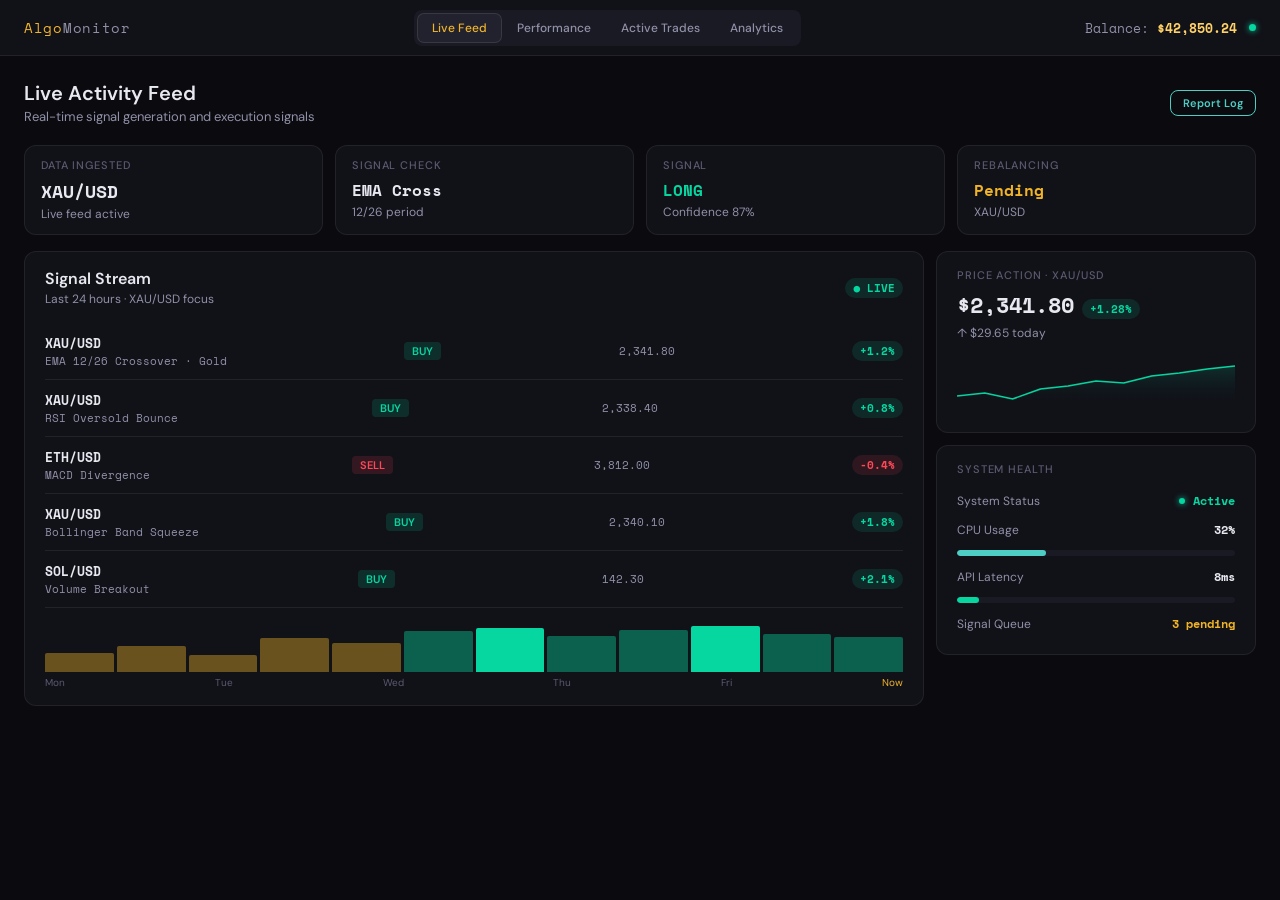
==== Downloads/index.html @ 2c8e344e "new commit" ====
<!DOCTYPE html>
<html lang="en">
<head>
<meta charset="UTF-8">
<meta name="viewport" content="width=device-width, initial-scale=1.0">
<title>AlgoMonitor</title>
<link rel="preconnect" href="https://fonts.googleapis.com">
<link href="https://fonts.googleapis.com/css2?family=Space+Mono:ital,wght@0,400;0,700;1,400&family=DM+Sans:wght@300;400;500;600&display=swap" rel="stylesheet">
<style>
  :root {
    --bg: #0a0a0f;
    --bg2: #111118;
    --bg3: #1a1a24;
    --bg4: #22222f;
    --border: rgba(255,255,255,0.07);
    --border2: rgba(255,255,255,0.13);
    --text: #e8e8f0;
    --text2: #9090a8;
    --text3: #5a5a70;
    --gold: #f0b429;
    --gold2: #ffd166;
    --green: #06d6a0;
    --red: #ff4757;
    --blue: #4ecdc4;
    --purple: #a78bfa;
    --mono: 'Space Mono', monospace;
    --sans: 'DM Sans', sans-serif;
  }
  * { margin: 0; padding: 0; box-sizing: border-box; }
  body {
    background: var(--bg);
    color: var(--text);
    font-family: var(--sans);
    min-height: 100vh;
    overflow-x: hidden;
  }

  /* NAV */
  nav {
    display: flex;
    align-items: center;
    justify-content: space-between;
    padding: 0 1.5rem;
    height: 56px;
    background: var(--bg2);
    border-bottom: 1px solid var(--border);
    position: sticky;
    top: 0;
    z-index: 100;
  }
  .nav-logo {
    font-family: var(--mono);
    font-size: 14px;
    color: var(--gold);
    letter-spacing: 0.05em;
  }
  .nav-logo span { color: var(--text2); }
  .nav-tabs {
    display: flex;
    gap: 2px;
    background: var(--bg3);
    border-radius: 8px;
    padding: 4px;
  }
  .nav-tab {
    padding: 6px 14px;
    border-radius: 6px;
    font-size: 12px;
    font-weight: 500;
    cursor: pointer;
    color: var(--text2);
    border: none;
    background: transparent;
    transition: all 0.2s;
    white-space: nowrap;
    font-family: var(--sans);
  }
  .nav-tab.active {
    background: var(--bg4);
    color: var(--gold);
    box-shadow: 0 0 0 1px var(--border2);
  }
  .nav-tab:hover:not(.active) { color: var(--text); }
  .nav-right {
    display: flex;
    align-items: center;
    gap: 12px;
  }
  .nav-balance {
    font-family: var(--mono);
    font-size: 13px;
    color: var(--text2);
  }
  .nav-balance strong { color: var(--gold2); font-weight: 700; }
  .status-dot {
    width: 7px; height: 7px;
    border-radius: 50%;
    background: var(--green);
    box-shadow: 0 0 6px var(--green);
    animation: pulse 2s infinite;
  }
  @keyframes pulse {
    0%, 100% { opacity: 1; }
    50% { opacity: 0.4; }
  }

  /* SCREENS */
  .screen { display: none; padding: 1.5rem; }
  .screen.active { display: block; }

  /* GRID UTILS */
  .grid-2 { display: grid; grid-template-columns: repeat(2, 1fr); gap: 12px; }
  .grid-3 { display: grid; grid-template-columns: repeat(3, 1fr); gap: 12px; }
  .grid-4 { display: grid; grid-template-columns: repeat(4, 1fr); gap: 12px; }

  /* CARD */
  .card {
    background: var(--bg2);
    border: 1px solid var(--border);
    border-radius: 12px;
    padding: 1rem 1.25rem;
  }
  .card-sm { padding: 0.75rem 1rem; }
  .card-title {
    font-size: 11px;
    font-weight: 500;
    color: var(--text3);
    text-transform: uppercase;
    letter-spacing: 0.08em;
    margin-bottom: 6px;
  }
  .card-value {
    font-family: var(--mono);
    font-size: 22px;
    font-weight: 700;
    color: var(--text);
  }
  .card-sub {
    font-size: 12px;
    color: var(--text2);
    margin-top: 2px;
  }

  /* BADGES */
  .badge {
    display: inline-flex;
    align-items: center;
    gap: 4px;
    font-size: 11px;
    font-weight: 600;
    padding: 2px 8px;
    border-radius: 20px;
    font-family: var(--mono);
  }
  .badge-green { background: rgba(6,214,160,0.12); color: var(--green); }
  .badge-red { background: rgba(255,71,87,0.12); color: var(--red); }
  .badge-gold { background: rgba(240,180,41,0.12); color: var(--gold); }
  .badge-blue { background: rgba(78,205,196,0.12); color: var(--blue); }

  /* SECTION HEADER */
  .section-header {
    display: flex;
    align-items: center;
    justify-content: space-between;
    margin-bottom: 1rem;
  }
  .section-title {
    font-size: 16px;
    font-weight: 600;
    color: var(--text);
  }
  .section-sub {
    font-size: 12px;
    color: var(--text2);
    margin-top: 2px;
  }

  /* SIGNAL ROWS */
  .signal-row {
    display: flex;
    align-items: center;
    justify-content: space-between;
    padding: 10px 0;
    border-bottom: 1px solid var(--border);
  }
  .signal-row:last-child { border-bottom: none; }
  .signal-pair {
    font-family: var(--mono);
    font-size: 13px;
    font-weight: 700;
    color: var(--text);
    min-width: 80px;
  }
  .signal-action {
    font-size: 11px;
    font-weight: 600;
    padding: 2px 8px;
    border-radius: 4px;
  }
  .signal-buy { background: rgba(6,214,160,0.15); color: var(--green); }
  .signal-sell { background: rgba(255,71,87,0.15); color: var(--red); }
  .signal-meta {
    font-size: 11px;
    color: var(--text2);
    font-family: var(--mono);
  }

  /* CHART BARS */
  .mini-chart {
    display: flex;
    align-items: flex-end;
    gap: 3px;
    height: 48px;
    margin-top: 12px;
  }
  .bar {
    flex: 1;
    border-radius: 2px 2px 0 0;
    background: var(--gold);
    opacity: 0.4;
    transition: opacity 0.2s;
    min-height: 4px;
  }
  .bar.active { opacity: 1; }
  .bar.green { background: var(--green); }

  /* STAT ROW */
  .stat-row {
    display: flex;
    justify-content: space-between;
    align-items: center;
    padding: 8px 0;
    border-bottom: 1px solid var(--border);
    font-size: 13px;
  }
  .stat-row:last-child { border-bottom: none; }
  .stat-label { color: var(--text2); }
  .stat-val { font-family: var(--mono); font-weight: 700; }

  /* PROGRESS BAR */
  .progress-wrap { background: var(--bg3); border-radius: 4px; height: 6px; overflow: hidden; margin-top: 6px; }
  .progress-bar { height: 100%; border-radius: 4px; background: var(--gold); }

  /* TRADE CARDS */
  .trade-card {
    background: var(--bg2);
    border: 1px solid var(--border);
    border-radius: 12px;
    padding: 1rem 1.25rem;
    margin-bottom: 12px;
  }
  .trade-header {
    display: flex;
    align-items: center;
    justify-content: space-between;
    margin-bottom: 12px;
  }
  .trade-pair {
    font-family: var(--mono);
    font-size: 16px;
    font-weight: 700;
  }
  .trade-pnl {
    font-family: var(--mono);
    font-size: 18px;
    font-weight: 700;
    text-align: right;
  }
  .trade-grid {
    display: grid;
    grid-template-columns: repeat(3, 1fr);
    gap: 8px;
    margin-bottom: 12px;
  }
  .trade-stat { font-size: 11px; }
  .trade-stat-label { color: var(--text3); margin-bottom: 2px; text-transform: uppercase; letter-spacing: 0.05em; }
  .trade-stat-val { font-family: var(--mono); font-size: 13px; font-weight: 700; }
  .trade-actions { display: flex; gap: 8px; }
  .btn {
    flex: 1;
    padding: 8px;
    border-radius: 8px;
    border: none;
    font-size: 12px;
    font-weight: 600;
    cursor: pointer;
    font-family: var(--sans);
    transition: all 0.15s;
  }
  .btn-primary { background: var(--gold); color: #0a0a0f; }
  .btn-primary:hover { background: var(--gold2); }
  .btn-danger { background: rgba(255,71,87,0.15); color: var(--red); border: 1px solid rgba(255,71,87,0.3); }
  .btn-danger:hover { background: rgba(255,71,87,0.25); }

  /* LOG TABLE */
  .log-table { width: 100%; border-collapse: collapse; font-size: 12px; }
  .log-table th {
    color: var(--text3);
    font-weight: 500;
    text-align: left;
    padding: 6px 8px;
    border-bottom: 1px solid var(--border);
    font-size: 11px;
    text-transform: uppercase;
    letter-spacing: 0.05em;
  }
  .log-table td { padding: 8px 8px; border-bottom: 1px solid var(--border); color: var(--text2); font-family: var(--mono); }
  .log-table tr:last-child td { border-bottom: none; }

  /* SIGNAL DETAIL */
  .signal-detail-header {
    background: linear-gradient(135deg, rgba(240,180,41,0.08) 0%, transparent 60%);
    border: 1px solid rgba(240,180,41,0.2);
    border-radius: 16px;
    padding: 1.5rem;
    margin-bottom: 1rem;
  }
  .signal-type { font-size: 11px; color: var(--gold); text-transform: uppercase; letter-spacing: 0.12em; font-weight: 600; margin-bottom: 6px; }
  .signal-title { font-size: 20px; font-weight: 700; margin-bottom: 4px; }
  .signal-desc { font-size: 13px; color: var(--text2); line-height: 1.5; }

  .indicator-card {
    background: var(--bg2);
    border: 1px solid var(--border);
    border-radius: 10px;
    padding: 1rem;
  }
  .ind-label { font-size: 11px; color: var(--text3); text-transform: uppercase; letter-spacing: 0.08em; margin-bottom: 8px; }
  .ind-value { font-family: var(--mono); font-size: 24px; font-weight: 700; }
  .ind-signal { font-size: 12px; margin-top: 4px; }

  /* GAUGE */
  .gauge-wrap { position: relative; width: 80px; height: 40px; overflow: hidden; }
  .gauge-bg { fill: none; stroke: var(--bg3); stroke-width: 6; }
  .gauge-fill { fill: none; stroke-width: 6; stroke-linecap: round; }
  .gauge-label { font-family: var(--mono); font-size: 13px; font-weight: 700; text-align: center; margin-top: 4px; }

  /* ACCURACY TABLE */
  .acc-table { width: 100%; border-collapse: collapse; font-size: 13px; }
  .acc-table th { color: var(--text3); font-weight: 500; text-align: left; padding: 8px; border-bottom: 1px solid var(--border); font-size: 11px; text-transform: uppercase; letter-spacing: 0.05em; }
  .acc-table td { padding: 10px 8px; border-bottom: 1px solid var(--border); }
  .acc-table tr:last-child td { border-bottom: none; }
  .asset-icon { display: inline-flex; align-items: center; justify-content: center; width: 28px; height: 28px; border-radius: 6px; font-size: 10px; font-weight: 700; font-family: var(--mono); margin-right: 8px; }
  .icon-gold { background: rgba(240,180,41,0.15); color: var(--gold); }
  .icon-eth { background: rgba(164,135,250,0.15); color: var(--purple); }
  .icon-sol { background: rgba(78,205,196,0.15); color: var(--blue); }

  /* ALGO LOG */
  .algo-entry {
    display: flex;
    gap: 12px;
    padding: 12px 0;
    border-bottom: 1px solid var(--border);
  }
  .algo-entry:last-child { border-bottom: none; }
  .algo-time { font-family: var(--mono); font-size: 11px; color: var(--text3); white-space: nowrap; padding-top: 2px; min-width: 70px; }
  .algo-content { flex: 1; }
  .algo-action { font-size: 12px; font-weight: 600; margin-bottom: 2px; }
  .algo-detail { font-size: 11px; color: var(--text2); line-height: 1.4; }

  /* OPTIMIZE BANNER */
  .optimize-banner {
    background: linear-gradient(135deg, rgba(78,205,196,0.08), rgba(167,139,250,0.08));
    border: 1px solid rgba(78,205,196,0.2);
    border-radius: 12px;
    padding: 1rem 1.25rem;
    margin-bottom: 1rem;
  }
  .opt-title { font-size: 14px; font-weight: 600; color: var(--blue); margin-bottom: 4px; }
  .opt-desc { font-size: 12px; color: var(--text2); line-height: 1.5; margin-bottom: 10px; }
  .btn-outline {
    display: inline-block;
    padding: 7px 16px;
    border: 1px solid var(--blue);
    color: var(--blue);
    border-radius: 8px;
    font-size: 12px;
    font-weight: 600;
    cursor: pointer;
    background: transparent;
    font-family: var(--sans);
    transition: all 0.15s;
  }
  .btn-outline:hover { background: rgba(78,205,196,0.1); }

  /* SPARKLINE */
  .sparkline { width: 100%; height: 60px; }

  /* BOTTOM NAV (mobile) */
  .bottom-nav {
    display: none;
    position: fixed;
    bottom: 0; left: 0; right: 0;
    background: var(--bg2);
    border-top: 1px solid var(--border);
    padding: 8px 0 env(safe-area-inset-bottom, 8px);
    z-index: 100;
  }
  .bottom-nav-inner { display: flex; }
  .bnav-tab {
    flex: 1;
    display: flex;
    flex-direction: column;
    align-items: center;
    gap: 3px;
    padding: 6px 0;
    font-size: 10px;
    color: var(--text3);
    cursor: pointer;
    border: none;
    background: transparent;
    font-family: var(--sans);
    transition: color 0.2s;
  }
  .bnav-tab.active { color: var(--gold); }
  .bnav-tab svg { width: 20px; height: 20px; stroke: currentColor; fill: none; stroke-width: 1.5; stroke-linecap: round; stroke-linejoin: round; }

  /* HEADER AREA */
  .page-header { margin-bottom: 1.25rem; }
  .page-title { font-size: 20px; font-weight: 600; }
  .page-sub { font-size: 13px; color: var(--text2); margin-top: 2px; }

  /* DIVIDER */
  .divider { height: 1px; background: var(--border); margin: 1rem 0; }

  /* SYSTEM HEALTH */
  .health-item { display: flex; align-items: center; justify-content: space-between; padding: 6px 0; }
  .health-label { font-size: 12px; color: var(--text2); }
  .health-right { display: flex; align-items: center; gap: 8px; }
  .health-val { font-family: var(--mono); font-size: 12px; font-weight: 700; }

  /* EXEC SNAPSHOT */
  .exec-row { display: flex; justify-content: space-between; align-items: center; font-size: 12px; padding: 6px 0; border-bottom: 1px solid var(--border); }
  .exec-row:last-child { border-bottom: none; }

  /* PERF CHART */
  .perf-chart-wrap { margin: 1rem 0; position: relative; }

  @media (max-width: 900px) {
    .grid-4 { grid-template-columns: repeat(2, 1fr); }
    .grid-3 { grid-template-columns: repeat(2, 1fr); }
  }
  @media (max-width: 640px) {
    nav { padding: 0 1rem; }
    .nav-tabs { display: none; }
    .nav-right { gap: 8px; }
    .nav-balance { font-size: 11px; }
    .screen { padding: 1rem; padding-bottom: 80px; }
    .grid-2 { grid-template-columns: 1fr; }
    .grid-3 { grid-template-columns: 1fr; }
    .grid-4 { grid-template-columns: repeat(2, 1fr); }
    .bottom-nav { display: block; }
    .trade-grid { grid-template-columns: repeat(3, 1fr); }
  }
</style>
</head>
<body>

<nav>
  <div class="nav-logo">Algo<span>Monitor</span></div>
  <div class="nav-tabs">
    <button class="nav-tab active" onclick="showScreen('feed',this)">Live Feed</button>
    <button class="nav-tab" onclick="showScreen('perf',this)">Performance</button>
    <button class="nav-tab" onclick="showScreen('trades',this)">Active Trades</button>
    <button class="nav-tab" onclick="showScreen('analytics',this)">Analytics</button>
  </div>
  <div class="nav-right">
    <div class="nav-balance">Balance: <strong>$42,850.24</strong></div>
    <div class="status-dot"></div>
  </div>
</nav>

<!-- SCREEN 1: LIVE ACTIVITY FEED -->
<div class="screen active" id="screen-feed">
  <div class="page-header">
    <div style="display:flex;align-items:center;justify-content:space-between">
      <div>
        <div class="page-title">Live Activity Feed</div>
        <div class="page-sub">Real-time signal generation and execution signals</div>
      </div>
      <button class="btn-outline" style="font-size:11px;padding:5px 12px;">Report Log</button>
    </div>
  </div>

  <div class="grid-4" style="margin-bottom:1rem;">
    <div class="card card-sm">
      <div class="card-title">Data Ingested</div>
      <div class="card-value" style="font-size:18px;">XAU/USD</div>
      <div class="card-sub">Live feed active</div>
    </div>
    <div class="card card-sm">
      <div class="card-title">Signal Check</div>
      <div class="card-value" style="font-size:16px;">EMA Cross</div>
      <div class="card-sub">12/26 period</div>
    </div>
    <div class="card card-sm">
      <div class="card-title">Signal</div>
      <div class="card-value" style="font-size:16px;color:var(--green)">LONG</div>
      <div class="card-sub">Confidence 87%</div>
    </div>
    <div class="card card-sm">
      <div class="card-title">Rebalancing</div>
      <div class="card-value" style="font-size:16px;color:var(--gold)">Pending</div>
      <div class="card-sub">XAU/USD</div>
    </div>
  </div>

  <div style="display:grid;grid-template-columns:1fr 320px;gap:12px;">
    <div class="card">
      <div class="section-header">
        <div>
          <div class="section-title">Signal Stream</div>
          <div class="section-sub">Last 24 hours · XAU/USD focus</div>
        </div>
        <span class="badge badge-green">● LIVE</span>
      </div>
      <div class="signal-row">
        <div>
          <div class="signal-pair">XAU/USD</div>
          <div class="signal-meta">EMA 12/26 Crossover · Gold</div>
        </div>
        <span class="signal-action signal-buy">BUY</span>
        <div class="signal-meta">2,341.80</div>
        <span class="badge badge-green">+1.2%</span>
      </div>
      <div class="signal-row">
        <div>
          <div class="signal-pair">XAU/USD</div>
          <div class="signal-meta">RSI Oversold Bounce</div>
        </div>
        <span class="signal-action signal-buy">BUY</span>
        <div class="signal-meta">2,338.40</div>
        <span class="badge badge-green">+0.8%</span>
      </div>
      <div class="signal-row">
        <div>
          <div class="signal-pair">ETH/USD</div>
          <div class="signal-meta">MACD Divergence</div>
        </div>
        <span class="signal-action signal-sell">SELL</span>
        <div class="signal-meta">3,812.00</div>
        <span class="badge badge-red">-0.4%</span>
      </div>
      <div class="signal-row">
        <div>
          <div class="signal-pair">XAU/USD</div>
          <div class="signal-meta">Bollinger Band Squeeze</div>
        </div>
        <span class="signal-action signal-buy">BUY</span>
        <div class="signal-meta">2,340.10</div>
        <span class="badge badge-green">+1.8%</span>
      </div>
      <div class="signal-row">
        <div>
          <div class="signal-pair">SOL/USD</div>
          <div class="signal-meta">Volume Breakout</div>
        </div>
        <span class="signal-action signal-buy">BUY</span>
        <div class="signal-meta">142.30</div>
        <span class="badge badge-green">+2.1%</span>
      </div>

      <div class="mini-chart" style="margin-top:16px;">
        <div class="bar" style="height:40%"></div>
        <div class="bar" style="height:55%"></div>
        <div class="bar" style="height:35%"></div>
        <div class="bar" style="height:70%"></div>
        <div class="bar" style="height:60%"></div>
        <div class="bar green" style="height:85%"></div>
        <div class="bar green active" style="height:92%"></div>
        <div class="bar green" style="height:75%"></div>
        <div class="bar green" style="height:88%"></div>
        <div class="bar green active" style="height:95%"></div>
        <div class="bar green" style="height:80%"></div>
        <div class="bar green" style="height:72%"></div>
      </div>
      <div style="display:flex;justify-content:space-between;margin-top:4px;">
        <span style="font-size:10px;color:var(--text3)">Mon</span>
        <span style="font-size:10px;color:var(--text3)">Tue</span>
        <span style="font-size:10px;color:var(--text3)">Wed</span>
        <span style="font-size:10px;color:var(--text3)">Thu</span>
        <span style="font-size:10px;color:var(--text3)">Fri</span>
        <span style="font-size:10px;color:var(--gold)">Now</span>
      </div>
    </div>

    <div style="display:flex;flex-direction:column;gap:12px;">
      <div class="card">
        <div class="card-title">Price Action · XAU/USD</div>
        <div style="display:flex;align-items:baseline;gap:8px;margin-bottom:4px;">
          <div class="card-value">$2,341.80</div>
          <span class="badge badge-green">+1.28%</span>
        </div>
        <div class="card-sub">↑ $29.65 today</div>
        <svg class="sparkline" viewBox="0 0 200 60" preserveAspectRatio="none" style="margin-top:10px;">
          <polyline points="0,45 20,42 40,48 60,38 80,35 100,30 120,32 140,25 160,22 180,18 200,15" fill="none" stroke="var(--green)" stroke-width="1.5"/>
          <polyline points="0,45 20,42 40,48 60,38 80,35 100,30 120,32 140,25 160,22 180,18 200,15 200,60 0,60" fill="url(#gfade)" opacity="0.15"/>
          <defs><linearGradient id="gfade" x1="0" y1="0" x2="0" y2="1"><stop offset="0%" stop-color="var(--green)"/><stop offset="100%" stop-color="transparent"/></linearGradient></defs>
        </svg>
      </div>

      <div class="card">
        <div class="card-title" style="margin-bottom:10px;">System Health</div>
        <div class="health-item">
          <span class="health-label">System Status</span>
          <div class="health-right">
            <div class="status-dot" style="width:6px;height:6px;"></div>
            <span class="health-val" style="color:var(--green)">Active</span>
          </div>
        </div>
        <div class="health-item">
          <span class="health-label">CPU Usage</span>
          <span class="health-val">32%</span>
        </div>
        <div class="progress-wrap"><div class="progress-bar" style="width:32%;background:var(--blue)"></div></div>
        <div class="health-item" style="margin-top:6px;">
          <span class="health-label">API Latency</span>
          <span class="health-val">8ms</span>
        </div>
        <div class="progress-wrap"><div class="progress-bar" style="width:8%;background:var(--green)"></div></div>
        <div class="health-item" style="margin-top:6px;">
          <span class="health-label">Signal Queue</span>
          <span class="health-val" style="color:var(--gold)">3 pending</span>
        </div>
      </div>
    </div>
  </div>
</div>

<!-- SCREEN 2: PERFORMANCE -->
<div class="screen" id="screen-perf">
  <div class="page-header">
    <div class="page-title">Performance Overview</div>
    <div class="page-sub">Real-time analytical breakdown for XAU/USD</div>
  </div>

  <div class="grid-4" style="margin-bottom:1rem;">
    <div class="card card-sm" style="border-color:rgba(6,214,160,0.3);">
      <div class="card-title">Unrealized P&L</div>
      <div class="card-value" style="color:var(--green);font-size:20px;">+$1,482.31</div>
      <span class="badge badge-green" style="margin-top:4px;">+9.41%</span>
    </div>
    <div class="card card-sm">
      <div class="card-title">Total Profit</div>
      <div class="card-value" style="font-size:20px;">$4,200</div>
      <div class="card-sub" style="color:var(--green)">↑ above avg 15%</div>
    </div>
    <div class="card card-sm">
      <div class="card-title">Avg Drawdown</div>
      <div class="card-value" style="font-size:20px;">2.1%</div>
      <div class="card-sub" style="color:var(--green)">Max threshold 8.4%</div>
    </div>
    <div class="card card-sm">
      <div class="card-title">Daily Profit (7d)</div>
      <div class="card-value" style="font-size:20px;">$600</div>
      <div class="card-sub">Avg per session</div>
    </div>
  </div>

  <div style="display:grid;grid-template-columns:1fr 280px;gap:12px;">
    <div class="card">
      <div class="section-header">
        <div class="section-title">Equity Curve · XAU/USD</div>
        <div style="display:flex;gap:8px;">
          <span class="badge badge-blue">Trades</span>
          <span class="badge badge-gold">Equity</span>
        </div>
      </div>
      <svg width="100%" height="160" viewBox="0 0 500 160" preserveAspectRatio="none">
        <defs>
          <linearGradient id="equityGrad" x1="0" y1="0" x2="0" y2="1">
            <stop offset="0%" stop-color="var(--gold)" stop-opacity="0.2"/>
            <stop offset="100%" stop-color="var(--gold)" stop-opacity="0"/>
          </linearGradient>
        </defs>
        <path d="M0,130 L40,125 L80,120 L120,110 L160,100 L200,95 L240,80 L280,70 L320,60 L360,55 L400,45 L440,40 L500,30" fill="none" stroke="var(--gold)" stroke-width="2"/>
        <path d="M0,130 L40,125 L80,120 L120,110 L160,100 L200,95 L240,80 L280,70 L320,60 L360,55 L400,45 L440,40 L500,30 L500,160 L0,160Z" fill="url(#equityGrad)"/>
        <circle cx="500" cy="30" r="4" fill="var(--gold)"/>
      </svg>
      <div style="display:flex;justify-content:space-between;margin-top:4px;">
        <span style="font-size:10px;color:var(--text3)">30 days ago</span>
        <span style="font-size:10px;color:var(--text3)">15 days ago</span>
        <span style="font-size:10px;color:var(--gold)">Today</span>
      </div>

      <div class="divider"></div>
      <div class="grid-3" style="gap:8px;">
        <div>
          <div class="card-title">Win Rate</div>
          <div style="font-family:var(--mono);font-size:22px;font-weight:700;color:var(--green)">68%</div>
          <div class="card-sub" style="color:var(--green)">↑ above avg 4%</div>
        </div>
        <div>
          <div class="card-title">Sharpe Ratio</div>
          <div style="font-family:var(--mono);font-size:22px;font-weight:700;">2.34</div>
          <div class="card-sub">Strong risk-adj return</div>
        </div>
        <div>
          <div class="card-title">Trades (30d)</div>
          <div style="font-family:var(--mono);font-size:22px;font-weight:700;">87</div>
          <div class="card-sub">64 wins · 23 losses</div>
        </div>
      </div>
    </div>

    <div style="display:flex;flex-direction:column;gap:12px;">
      <div class="card">
        <div class="card-title" style="margin-bottom:10px;">Weekly Breakdown</div>
        <div class="stat-row"><span class="stat-label">Monday</span><span class="stat-val" style="color:var(--green)">+$842</span></div>
        <div class="stat-row"><span class="stat-label">Tuesday</span><span class="stat-val" style="color:var(--green)">+$1,204</span></div>
        <div class="stat-row"><span class="stat-label">Wednesday</span><span class="stat-val" style="color:var(--red)">-$318</span></div>
        <div class="stat-row"><span class="stat-label">Thursday</span><span class="stat-val" style="color:var(--green)">+$960</span></div>
        <div class="stat-row"><span class="stat-label">Friday</span><span class="stat-val" style="color:var(--green)">+$512</span></div>
      </div>
      <div class="card">
        <div class="card-title" style="margin-bottom:10px;">Risk Metrics</div>
        <div class="stat-row"><span class="stat-label">Max Drawdown</span><span class="stat-val" style="color:var(--gold)">4.8%</span></div>
        <div class="stat-row"><span class="stat-label">Profit Factor</span><span class="stat-val">2.87</span></div>
        <div class="stat-row"><span class="stat-label">Expectancy</span><span class="stat-val" style="color:var(--green)">+$48</span></div>
      </div>
    </div>
  </div>
</div>

<!-- SCREEN 3: ACTIVE TRADES -->
<div class="screen" id="screen-trades">
  <div class="page-header">
    <div style="display:flex;align-items:center;justify-content:space-between">
      <div>
        <div class="page-title">Active Trades</div>
        <div class="page-sub">2 open positions · XAU/USD focus</div>
      </div>
      <span class="badge badge-gold">Portfolio $42,850</span>
    </div>
  </div>

  <div class="trade-card" style="border-color:rgba(6,214,160,0.25);">
    <div class="trade-header">
      <div>
        <div style="font-size:11px;color:var(--text3);text-transform:uppercase;letter-spacing:0.08em;margin-bottom:3px;">Gold · Long</div>
        <div class="trade-pair" style="color:var(--gold)">XAU/USD</div>
      </div>
      <div>
        <div class="trade-pnl" style="color:var(--green)">+$750.24</div>
        <div style="font-size:12px;color:var(--green);text-align:right">+3.28%</div>
      </div>
    </div>
    <div class="trade-grid">
      <div class="trade-stat"><div class="trade-stat-label">Entry Price</div><div class="trade-stat-val">$2,302.10</div></div>
      <div class="trade-stat"><div class="trade-stat-label">Current</div><div class="trade-stat-val" style="color:var(--gold)">$2,341.80</div></div>
      <div class="trade-stat"><div class="trade-stat-label">Past P&L</div><div class="trade-stat-val" style="color:var(--green)">+$4,200</div></div>
      <div class="trade-stat"><div class="trade-stat-label">Stop Loss</div><div class="trade-stat-val" style="color:var(--red)">$2,280.00</div></div>
      <div class="trade-stat"><div class="trade-stat-label">Take Profit</div><div class="trade-stat-val" style="color:var(--green)">$2,380.00</div></div>
      <div class="trade-stat"><div class="trade-stat-label">Size</div><div class="trade-stat-val">0.5 oz</div></div>
    </div>
    <div class="trade-actions">
      <button class="btn btn-primary">Adjust SL/TP</button>
      <button class="btn btn-danger">Close Trade</button>
    </div>
  </div>

  <div class="trade-card" style="border-color:rgba(6,214,160,0.15);">
    <div class="trade-header">
      <div>
        <div style="font-size:11px;color:var(--text3);text-transform:uppercase;letter-spacing:0.08em;margin-bottom:3px;">Ethereum · Long</div>
        <div class="trade-pair" style="color:var(--purple)">ETH/USD</div>
      </div>
      <div>
        <div class="trade-pnl" style="color:var(--green)">+$732.07</div>
        <div style="font-size:12px;color:var(--green);text-align:right">+1.83%</div>
      </div>
    </div>
    <div class="trade-grid">
      <div class="trade-stat"><div class="trade-stat-label">Entry Price</div><div class="trade-stat-val">$3,740.00</div></div>
      <div class="trade-stat"><div class="trade-stat-label">Current</div><div class="trade-stat-val" style="color:var(--purple)">$3,812.00</div></div>
      <div class="trade-stat"><div class="trade-stat-label">Past P&L</div><div class="trade-stat-val" style="color:var(--green)">+$1,450</div></div>
      <div class="trade-stat"><div class="trade-stat-label">Stop Loss</div><div class="trade-stat-val" style="color:var(--red)">$3,680.00</div></div>
      <div class="trade-stat"><div class="trade-stat-label">Take Profit</div><div class="trade-stat-val" style="color:var(--green)">$3,950.00</div></div>
      <div class="trade-stat"><div class="trade-stat-label">Size</div><div class="trade-stat-val">2.4 ETH</div></div>
    </div>
    <div class="trade-actions">
      <button class="btn btn-primary">Adjust SL/TP</button>
      <button class="btn btn-danger">Close Trade</button>
    </div>
  </div>

  <div class="card">
    <div class="section-title" style="margin-bottom:12px;">Recent Execution Logs</div>
    <table class="log-table">
      <thead><tr><th>Timestamp</th><th>Pair</th><th>Action</th><th>Status</th></tr></thead>
      <tbody>
        <tr>
          <td>11:31:44</td>
          <td style="color:var(--gold)">XAU/USD</td>
          <td>Position adjusted<br><span style="font-size:10px;color:var(--text3)">SL moved to $2,280</span></td>
          <td><span class="badge badge-green" style="font-size:10px;">SUCCESS</span></td>
        </tr>
        <tr>
          <td>11:18:12</td>
          <td style="color:var(--gold)">XAU/USD</td>
          <td>Liquidity scan<br><span style="font-size:10px;color:var(--text3)">Volume sweep detected</span></td>
          <td><span class="badge badge-blue" style="font-size:10px;">INFO</span></td>
        </tr>
        <tr>
          <td>10:45:09</td>
          <td style="color:var(--gold)">XAU/USD</td>
          <td>BUY executed<br><span style="font-size:10px;color:var(--text3)">0.5 oz @ $2,302.10</span></td>
          <td><span class="badge badge-green" style="font-size:10px;">SUCCESS</span></td>
        </tr>
        <tr>
          <td>09:52:33</td>
          <td style="color:var(--purple)">ETH/USD</td>
          <td>BUY executed<br><span style="font-size:10px;color:var(--text3)">2.4 ETH @ $3,740.00</span></td>
          <td><span class="badge badge-green" style="font-size:10px;">SUCCESS</span></td>
        </tr>
      </tbody>
    </table>
  </div>
</div>

<!-- SCREEN 4: ANALYTICS / TRADE SIGNAL DETAIL -->
<div class="screen" id="screen-analytics">
  <div class="page-header">
    <div class="page-title">Trade Signal · XAU/USD</div>
    <div class="page-sub">Friday, May 12 · Trade XAUUSD #29</div>
  </div>

  <div class="signal-detail-header">
    <div class="signal-type">● BUY SIGNAL · Confirmed</div>
    <div class="signal-title">XAU/USD Buy Signal</div>
    <div class="signal-desc">The algorithm identified a strong multi-factor convergence. The signal identified a liquidity sweep below $2,300, followed by a liquidity sweep above $2,340.</div>
    <div style="display:flex;align-items:center;gap:16px;margin-top:16px;">
      <div>
        <div class="card-title" style="margin-bottom:2px;">Entry Price</div>
        <div style="font-family:var(--mono);font-size:20px;font-weight:700;color:var(--gold)">$2,302.10</div>
      </div>
      <div style="height:40px;width:1px;background:var(--border)"></div>
      <div>
        <div class="card-title" style="margin-bottom:2px;">Target</div>
        <div style="font-family:var(--mono);font-size:20px;font-weight:700;color:var(--green)">$2,380.00</div>
      </div>
      <div style="height:40px;width:1px;background:var(--border)"></div>
      <div>
        <div class="card-title" style="margin-bottom:2px;">Current</div>
        <div style="font-family:var(--mono);font-size:20px;font-weight:700;">$2,341.80</div>
      </div>
    </div>
  </div>

  <div class="grid-2" style="margin-bottom:1rem;">
    <div class="indicator-card">
      <div class="ind-label">Relative Strength Index (RSI)</div>
      <div style="display:flex;align-items:center;gap:12px;">
        <div>
          <div class="ind-value" style="color:var(--gold)">32</div>
          <div class="ind-signal" style="color:var(--green)">Oversold — Bullish signal</div>
        </div>
        <svg viewBox="0 0 80 50" width="80" height="50">
          <path d="M5,40 Q20,20 40,30 Q55,38 75,10" fill="none" stroke="var(--gold)" stroke-width="2"/>
          <circle cx="75" cy="10" r="3" fill="var(--gold)"/>
          <line x1="5" y1="35" x2="75" y2="35" stroke="var(--red)" stroke-width="0.5" stroke-dasharray="3,2"/>
          <text x="5" y="48" font-size="8" fill="var(--text3)" font-family="var(--mono)">30</text>
          <text x="60" y="48" font-size="8" fill="var(--text3)" font-family="var(--mono)">overbought</text>
        </svg>
      </div>
    </div>
    <div class="indicator-card">
      <div class="ind-label">MACD Indicator</div>
      <div class="ind-value" style="color:var(--green)">Bullish</div>
      <div class="ind-signal" style="color:var(--green)">Bullish crossover — signal line in negative territory, suggesting a momentous upward turn</div>
    </div>
  </div>

  <div class="grid-2" style="margin-bottom:1rem;">
    <div class="indicator-card">
      <div class="ind-label">Volume Analysis</div>
      <div class="ind-value" style="color:var(--green)">+150%</div>
      <div class="ind-signal" style="color:var(--text2)">Above average volume — strong conviction</div>
      <div class="mini-chart" style="height:40px;margin-top:10px;">
        <div class="bar" style="height:30%"></div>
        <div class="bar" style="height:45%"></div>
        <div class="bar" style="height:40%"></div>
        <div class="bar" style="height:55%"></div>
        <div class="bar green active" style="height:100%"></div>
      </div>
    </div>
    <div class="indicator-card">
      <div class="ind-label">Execution Snapshot</div>
      <div class="exec-row"><span style="color:var(--text2)">Entry</span><span style="font-family:var(--mono);font-size:12px;">$2,302.10</span></div>
      <div class="exec-row"><span style="color:var(--text2)">Stop</span><span style="font-family:var(--mono);font-size:12px;color:var(--red)">$2,280.00</span></div>
      <div class="exec-row"><span style="color:var(--text2)">Target</span><span style="font-family:var(--mono);font-size:12px;color:var(--green)">$2,380.00</span></div>
      <div class="exec-row"><span style="color:var(--text2)">R:R</span><span style="font-family:var(--mono);font-size:12px;color:var(--gold)">1:3.4</span></div>
    </div>
  </div>

  <div class="card" style="margin-bottom:1rem;">
    <div class="section-title" style="margin-bottom:12px;">Signal Accuracy by Asset</div>
    <table class="acc-table">
      <thead><tr><th>Asset</th><th>Signals</th><th>Accuracy</th></tr></thead>
      <tbody>
        <tr>
          <td><span class="asset-icon icon-gold">Au</span><span style="font-weight:600;">XAU/USD</span></td>
          <td style="font-family:var(--mono)">162</td>
          <td><span class="badge badge-green">84%</span></td>
        </tr>
        <tr>
          <td><span class="asset-icon icon-eth">Ξ</span><span style="font-weight:600;">ETH/USD</span></td>
          <td style="font-family:var(--mono)">90</td>
          <td><span class="badge badge-green">76%</span></td>
        </tr>
        <tr>
          <td><span class="asset-icon icon-sol">◎</span><span style="font-weight:600;">SOL/USD</span></td>
          <td style="font-family:var(--mono)">215</td>
          <td><span class="badge badge-gold">71%</span></td>
        </tr>
      </tbody>
    </table>
  </div>

  <div class="optimize-banner">
    <div class="opt-title">⚡ Optimize SQL Execution</div>
    <div class="opt-desc">Current algorithm may delay by 80ms. Recommendations: Apply delta-compression or switch to binary format. Following logic for the next 24 issues.</div>
    <button class="btn-outline">Apply Strategy Shift</button>
  </div>

  <div class="card">
    <div class="section-title" style="margin-bottom:12px;">Algorithmic Reasoning Log</div>
    <div class="algo-entry">
      <div class="algo-time">10:01:01</div>
      <div class="algo-content">
        <div class="algo-action" style="color:var(--gold)">XAU/USD — RSI Trigger</div>
        <div class="algo-detail">RSI 14-period reached below 32. Threshold exceeded — initiating liquidity pool mapping and entry confirmation sequence.</div>
      </div>
      <span class="badge badge-green" style="align-self:flex-start">ACT</span>
    </div>
    <div class="algo-entry">
      <div class="algo-time">10:02:14</div>
      <div class="algo-content">
        <div class="algo-action" style="color:var(--blue)">XAU/USD — Volume Spike</div>
        <div class="algo-detail">Transaction volume exceeded 180% of 20-period MA. Confidence level raised to 87% — order placement authorized.</div>
      </div>
      <span class="badge badge-blue" style="align-self:flex-start">INFO</span>
    </div>
    <div class="algo-entry">
      <div class="algo-time">10:03:01</div>
      <div class="algo-content">
        <div class="algo-action" style="color:var(--green)">XAU/USD — BUY Order Dispatched</div>
        <div class="algo-detail">Market buy order dispatched to broker at $2,302.10. Confidence interval: 87%. Execution confirmed.</div>
      </div>
      <span class="badge badge-green" style="align-self:flex-start">ACT</span>
    </div>
  </div>
</div>

<!-- BOTTOM NAV (mobile) -->
<div class="bottom-nav">
  <div class="bottom-nav-inner">
    <button class="bnav-tab active" onclick="showScreen('feed',this,true)">
      <svg viewBox="0 0 24 24"><polyline points="22 12 18 12 15 21 9 3 6 12 2 12"/></svg>
      Feed
    </button>
    <button class="bnav-tab" onclick="showScreen('perf',this,true)">
      <svg viewBox="0 0 24 24"><line x1="18" y1="20" x2="18" y2="10"/><line x1="12" y1="20" x2="12" y2="4"/><line x1="6" y1="20" x2="6" y2="14"/></svg>
      Performance
    </button>
    <button class="bnav-tab" onclick="showScreen('trades',this,true)">
      <svg viewBox="0 0 24 24"><rect x="2" y="3" width="20" height="14" rx="2"/><line x1="8" y1="21" x2="16" y2="21"/><line x1="12" y1="17" x2="12" y2="21"/></svg>
      Trades
    </button>
    <button class="bnav-tab" onclick="showScreen('analytics',this,true)">
      <svg viewBox="0 0 24 24"><circle cx="11" cy="11" r="8"/><line x1="21" y1="21" x2="16.65" y2="16.65"/></svg>
      Analytics
    </button>
  </div>
</div>

<script>
function showScreen(id, btn, isMobile) {
  document.querySelectorAll('.screen').forEach(s => s.classList.remove('active'));
  document.getElementById('screen-' + id).classList.add('active');

  if (isMobile) {
    document.querySelectorAll('.bnav-tab').forEach(t => t.classList.remove('active'));
  } else {
    document.querySelectorAll('.nav-tab').forEach(t => t.classList.remove('active'));
  }
  btn.classList.add('active');

  // Sync both navs
  const idx = ['feed','perf','trades','analytics'].indexOf(id);
  document.querySelectorAll('.nav-tab')[idx].classList.toggle('active', true);
  document.querySelectorAll('.bnav-tab')[idx].classList.toggle('active', true);
}
</script>
</body>
</html>
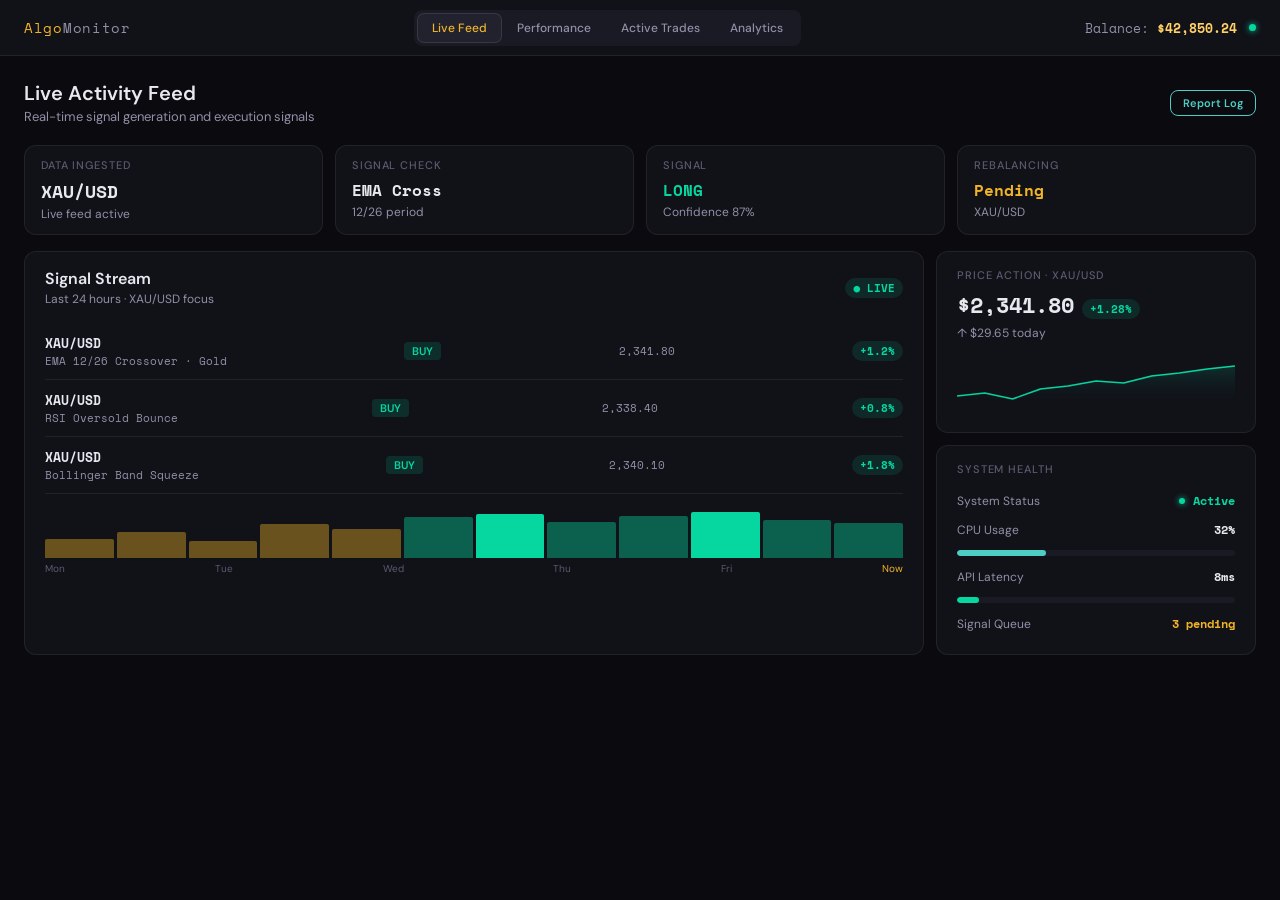
==== commit de41823b: "heere" ====
--- a/Downloads/index.html
+++ b/Downloads/index.html
@@ -342,8 +342,6 @@
   .acc-table tr:last-child td { border-bottom: none; }
   .asset-icon { display: inline-flex; align-items: center; justify-content: center; width: 28px; height: 28px; border-radius: 6px; font-size: 10px; font-weight: 700; font-family: var(--mono); margin-right: 8px; }
   .icon-gold { background: rgba(240,180,41,0.15); color: var(--gold); }
-  .icon-eth { background: rgba(164,135,250,0.15); color: var(--purple); }
-  .icon-sol { background: rgba(78,205,196,0.15); color: var(--blue); }
 
   /* ALGO LOG */
   .algo-entry {
@@ -534,30 +532,12 @@
       </div>
       <div class="signal-row">
         <div>
-          <div class="signal-pair">ETH/USD</div>
-          <div class="signal-meta">MACD Divergence</div>
-        </div>
-        <span class="signal-action signal-sell">SELL</span>
-        <div class="signal-meta">3,812.00</div>
-        <span class="badge badge-red">-0.4%</span>
-      </div>
-      <div class="signal-row">
-        <div>
           <div class="signal-pair">XAU/USD</div>
           <div class="signal-meta">Bollinger Band Squeeze</div>
         </div>
         <span class="signal-action signal-buy">BUY</span>
         <div class="signal-meta">2,340.10</div>
         <span class="badge badge-green">+1.8%</span>
-      </div>
-      <div class="signal-row">
-        <div>
-          <div class="signal-pair">SOL/USD</div>
-          <div class="signal-meta">Volume Breakout</div>
-        </div>
-        <span class="signal-action signal-buy">BUY</span>
-        <div class="signal-meta">142.30</div>
-        <span class="badge badge-green">+2.1%</span>
       </div>
 
       <div class="mini-chart" style="margin-top:16px;">
@@ -759,30 +739,6 @@
     </div>
   </div>
 
-  <div class="trade-card" style="border-color:rgba(6,214,160,0.15);">
-    <div class="trade-header">
-      <div>
-        <div style="font-size:11px;color:var(--text3);text-transform:uppercase;letter-spacing:0.08em;margin-bottom:3px;">Ethereum · Long</div>
-        <div class="trade-pair" style="color:var(--purple)">ETH/USD</div>
-      </div>
-      <div>
-        <div class="trade-pnl" style="color:var(--green)">+$732.07</div>
-        <div style="font-size:12px;color:var(--green);text-align:right">+1.83%</div>
-      </div>
-    </div>
-    <div class="trade-grid">
-      <div class="trade-stat"><div class="trade-stat-label">Entry Price</div><div class="trade-stat-val">$3,740.00</div></div>
-      <div class="trade-stat"><div class="trade-stat-label">Current</div><div class="trade-stat-val" style="color:var(--purple)">$3,812.00</div></div>
-      <div class="trade-stat"><div class="trade-stat-label">Past P&L</div><div class="trade-stat-val" style="color:var(--green)">+$1,450</div></div>
-      <div class="trade-stat"><div class="trade-stat-label">Stop Loss</div><div class="trade-stat-val" style="color:var(--red)">$3,680.00</div></div>
-      <div class="trade-stat"><div class="trade-stat-label">Take Profit</div><div class="trade-stat-val" style="color:var(--green)">$3,950.00</div></div>
-      <div class="trade-stat"><div class="trade-stat-label">Size</div><div class="trade-stat-val">2.4 ETH</div></div>
-    </div>
-    <div class="trade-actions">
-      <button class="btn btn-primary">Adjust SL/TP</button>
-      <button class="btn btn-danger">Close Trade</button>
-    </div>
-  </div>
 
   <div class="card">
     <div class="section-title" style="margin-bottom:12px;">Recent Execution Logs</div>
@@ -807,12 +763,6 @@
           <td>BUY executed<br><span style="font-size:10px;color:var(--text3)">0.5 oz @ $2,302.10</span></td>
           <td><span class="badge badge-green" style="font-size:10px;">SUCCESS</span></td>
         </tr>
-        <tr>
-          <td>09:52:33</td>
-          <td style="color:var(--purple)">ETH/USD</td>
-          <td>BUY executed<br><span style="font-size:10px;color:var(--text3)">2.4 ETH @ $3,740.00</span></td>
-          <td><span class="badge badge-green" style="font-size:10px;">SUCCESS</span></td>
-        </tr>
       </tbody>
     </table>
   </div>
@@ -903,24 +853,8 @@
           <td style="font-family:var(--mono)">162</td>
           <td><span class="badge badge-green">84%</span></td>
         </tr>
-        <tr>
-          <td><span class="asset-icon icon-eth">Ξ</span><span style="font-weight:600;">ETH/USD</span></td>
-          <td style="font-family:var(--mono)">90</td>
-          <td><span class="badge badge-green">76%</span></td>
-        </tr>
-        <tr>
-          <td><span class="asset-icon icon-sol">◎</span><span style="font-weight:600;">SOL/USD</span></td>
-          <td style="font-family:var(--mono)">215</td>
-          <td><span class="badge badge-gold">71%</span></td>
-        </tr>
       </tbody>
     </table>
-  </div>
-
-  <div class="optimize-banner">
-    <div class="opt-title">⚡ Optimize SQL Execution</div>
-    <div class="opt-desc">Current algorithm may delay by 80ms. Recommendations: Apply delta-compression or switch to binary format. Following logic for the next 24 issues.</div>
-    <button class="btn-outline">Apply Strategy Shift</button>
   </div>
 
   <div class="card">
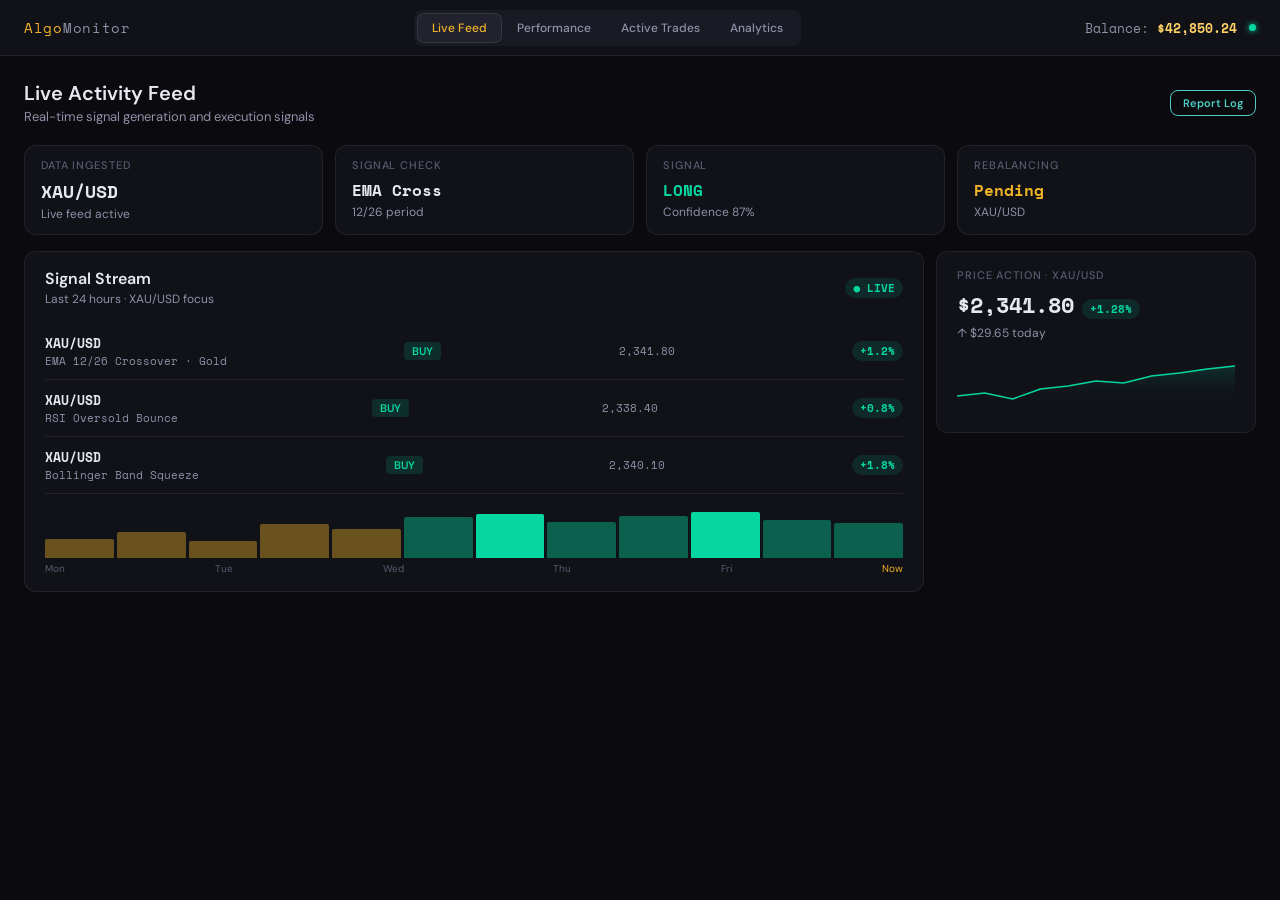
==== commit 7dd92169: "heere" ====
--- a/Downloads/index.html
+++ b/Downloads/index.html
@@ -578,31 +578,6 @@
           <defs><linearGradient id="gfade" x1="0" y1="0" x2="0" y2="1"><stop offset="0%" stop-color="var(--green)"/><stop offset="100%" stop-color="transparent"/></linearGradient></defs>
         </svg>
       </div>
-
-      <div class="card">
-        <div class="card-title" style="margin-bottom:10px;">System Health</div>
-        <div class="health-item">
-          <span class="health-label">System Status</span>
-          <div class="health-right">
-            <div class="status-dot" style="width:6px;height:6px;"></div>
-            <span class="health-val" style="color:var(--green)">Active</span>
-          </div>
-        </div>
-        <div class="health-item">
-          <span class="health-label">CPU Usage</span>
-          <span class="health-val">32%</span>
-        </div>
-        <div class="progress-wrap"><div class="progress-bar" style="width:32%;background:var(--blue)"></div></div>
-        <div class="health-item" style="margin-top:6px;">
-          <span class="health-label">API Latency</span>
-          <span class="health-val">8ms</span>
-        </div>
-        <div class="progress-wrap"><div class="progress-bar" style="width:8%;background:var(--green)"></div></div>
-        <div class="health-item" style="margin-top:6px;">
-          <span class="health-label">Signal Queue</span>
-          <span class="health-val" style="color:var(--gold)">3 pending</span>
-        </div>
-      </div>
     </div>
   </div>
 </div>
@@ -732,10 +707,6 @@
       <div class="trade-stat"><div class="trade-stat-label">Stop Loss</div><div class="trade-stat-val" style="color:var(--red)">$2,280.00</div></div>
       <div class="trade-stat"><div class="trade-stat-label">Take Profit</div><div class="trade-stat-val" style="color:var(--green)">$2,380.00</div></div>
       <div class="trade-stat"><div class="trade-stat-label">Size</div><div class="trade-stat-val">0.5 oz</div></div>
-    </div>
-    <div class="trade-actions">
-      <button class="btn btn-primary">Adjust SL/TP</button>
-      <button class="btn btn-danger">Close Trade</button>
     </div>
   </div>
 
@@ -797,29 +768,6 @@
     </div>
   </div>
 
-  <div class="grid-2" style="margin-bottom:1rem;">
-    <div class="indicator-card">
-      <div class="ind-label">Relative Strength Index (RSI)</div>
-      <div style="display:flex;align-items:center;gap:12px;">
-        <div>
-          <div class="ind-value" style="color:var(--gold)">32</div>
-          <div class="ind-signal" style="color:var(--green)">Oversold — Bullish signal</div>
-        </div>
-        <svg viewBox="0 0 80 50" width="80" height="50">
-          <path d="M5,40 Q20,20 40,30 Q55,38 75,10" fill="none" stroke="var(--gold)" stroke-width="2"/>
-          <circle cx="75" cy="10" r="3" fill="var(--gold)"/>
-          <line x1="5" y1="35" x2="75" y2="35" stroke="var(--red)" stroke-width="0.5" stroke-dasharray="3,2"/>
-          <text x="5" y="48" font-size="8" fill="var(--text3)" font-family="var(--mono)">30</text>
-          <text x="60" y="48" font-size="8" fill="var(--text3)" font-family="var(--mono)">overbought</text>
-        </svg>
-      </div>
-    </div>
-    <div class="indicator-card">
-      <div class="ind-label">MACD Indicator</div>
-      <div class="ind-value" style="color:var(--green)">Bullish</div>
-      <div class="ind-signal" style="color:var(--green)">Bullish crossover — signal line in negative territory, suggesting a momentous upward turn</div>
-    </div>
-  </div>
 
   <div class="grid-2" style="margin-bottom:1rem;">
     <div class="indicator-card">
